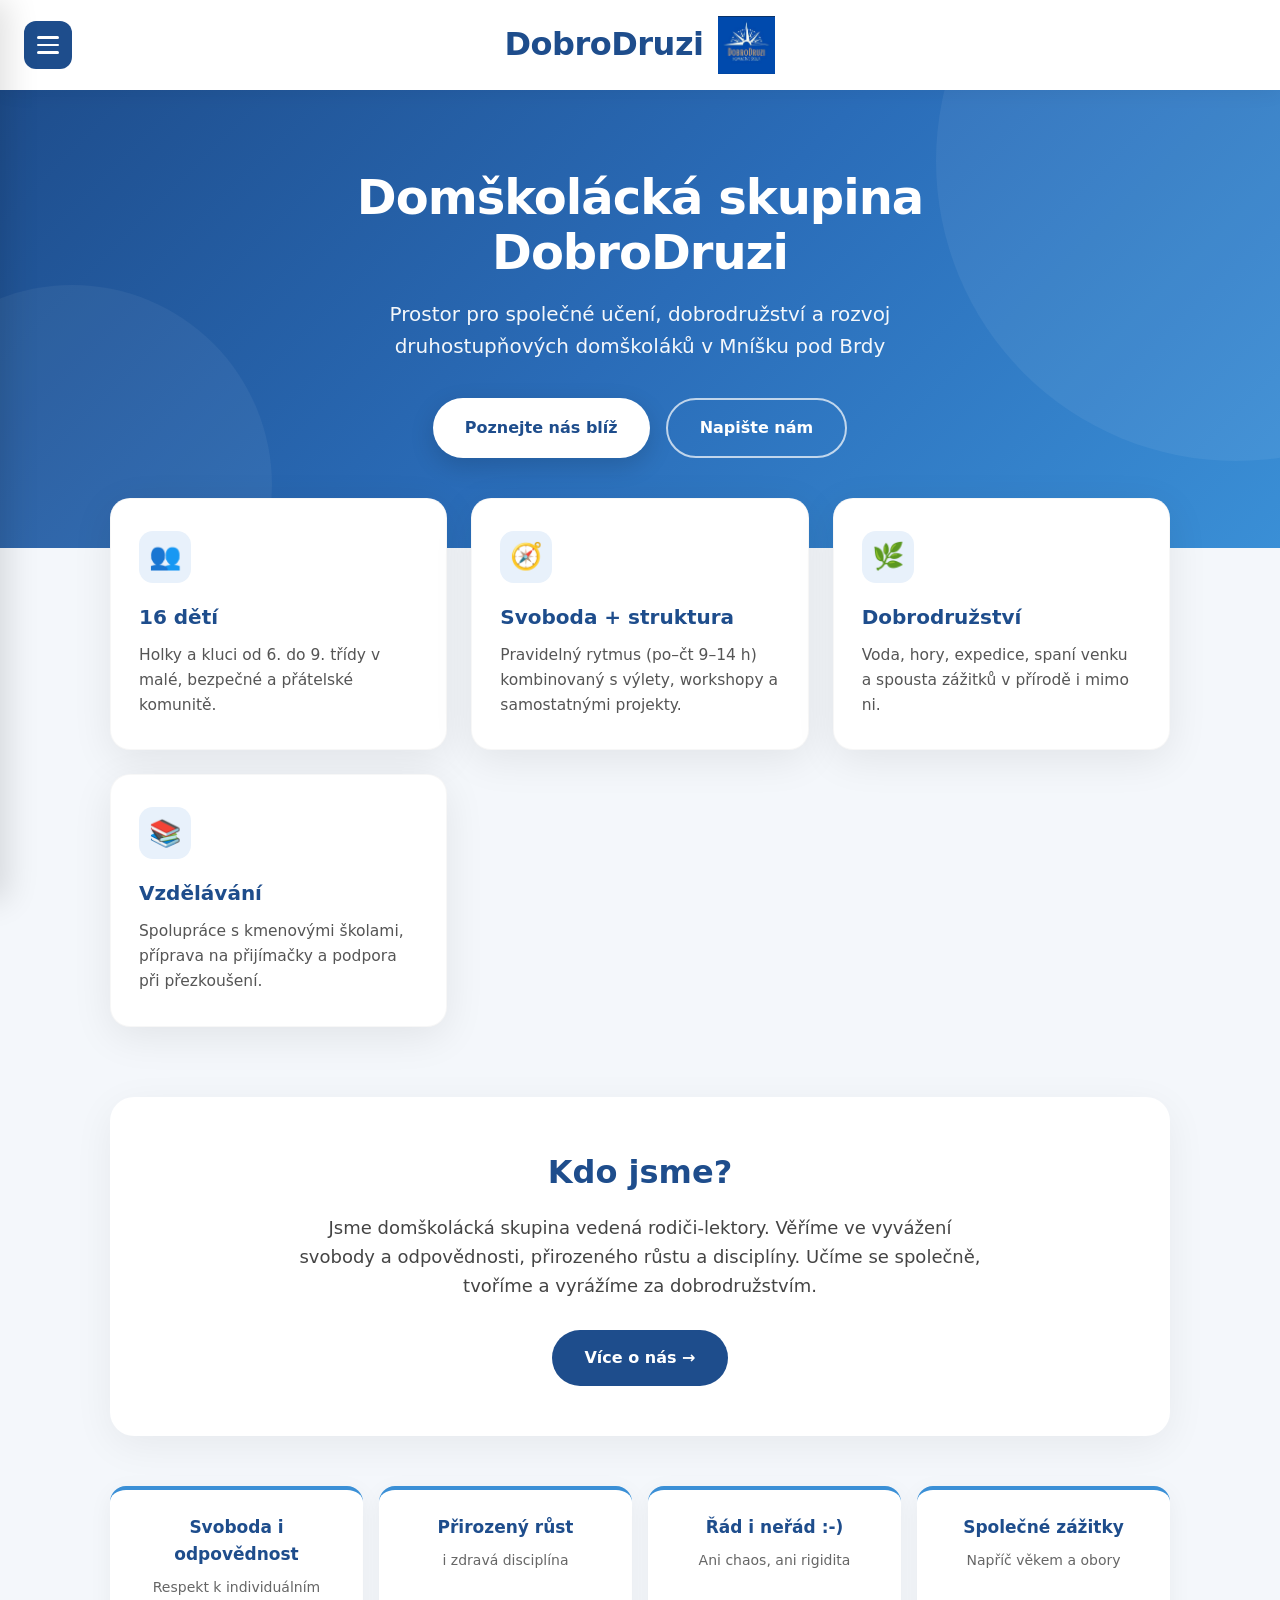
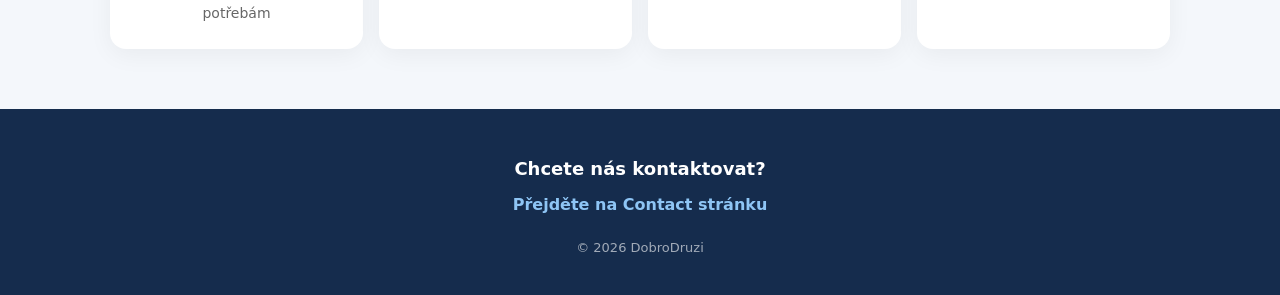
==== index.html @ 73047247 "Rename homepage.html to index.html for GitHub Pages" ====
<!DOCTYPE html>
<html lang="cs">
<head>
    <meta charset="UTF-8">
    <meta name="viewport" content="width=device-width, initial-scale=1.0">
    <title>DobroDruzi – Domškolácká skupina</title>
    <link rel="stylesheet" href="homepage.css">
</head>
<body>

    <!-- HEADER -->
    <header>
        <button class="menu-button" onclick="toggleMenu()" aria-label="Otevřít menu">
            <span></span>
            <span></span>
            <span></span>
        </button>

        <div class="logo-container">
            <h1>DobroDruzi</h1>
            <img src="Screenshot 2026-09-18 205800.png" alt="Logo DobroDruzi">
        </div>
    </header>

    <!-- SIDE MENU -->
    <div id="side-menu" class="side-menu">
        <button class="close-button" onclick="toggleMenu()">×</button>
        <h2>Menu</h2>
        <a href="homepage.html">🏠 Home</a>
        <a href="about.html">ℹ️ About</a>
        <a href="contact.html">📩 Contact</a>
    </div>
    <div id="overlay" class="overlay" onclick="toggleMenu()"></div>

    <!-- HERO -->
    <section class="hero">
        <div class="hero-content">
            <h1>Domškolácká skupina<br>DobroDruzi</h1>
            <p>Prostor pro společné učení, dobrodružství a rozvoj druhostupňových domškoláků v Mníšku pod Brdy</p>
            <div class="hero-buttons">
                <a href="about.html" class="btn btn-primary">Poznejte nás blíž</a>
                <a href="contact.html" class="btn btn-secondary">Napište nám</a>
            </div>
        </div>
    </section>

    <!-- MAIN -->
    <main>

        <!-- FEATURES -->
        <div class="features">
            <div class="feature-card">
                <div class="feature-icon">👥</div>
                <h3>16 dětí</h3>
                <p>Holky a kluci od 6. do 9. třídy v malé, bezpečné a přátelské komunitě.</p>
            </div>

            <div class="feature-card">
                <div class="feature-icon">🧭</div>
                <h3>Svoboda + struktura</h3>
                <p>Pravidelný rytmus (po–čt 9–14 h) kombinovaný s výlety, workshopy a samostatnými projekty.</p>
            </div>

            <div class="feature-card">
                <div class="feature-icon">🌿</div>
                <h3>Dobrodružství</h3>
                <p>Voda, hory, expedice, spaní venku a spousta zážitků v přírodě i mimo ni.</p>
            </div>

            <div class="feature-card">
                <div class="feature-icon">📚</div>
                <h3>Vzdělávání</h3>
                <p>Spolupráce s kmenovými školami, příprava na přijímačky a podpora při přezkoušení.</p>
            </div>
        </div>

        <!-- ABOUT SHORT -->
        <section class="about-short">
            <h2>Kdo jsme?</h2>
            <p>
                Jsme domškolácká skupina vedená rodiči-lektory.  
                Věříme ve vyvážení svobody a odpovědnosti, přirozeného růstu a disciplíny.  
                Učíme se společně, tvoříme a vyrážíme za dobrodružstvím.
            </p>
            <a href="about.html" class="btn">Více o nás →</a>
        </section>

        <!-- VALUES -->
        <div class="values">
            <div class="value-item">
                <strong>Svoboda i odpovědnost</strong>
                <span>Respekt k individuálním potřebám</span>
            </div>
            <div class="value-item">
                <strong>Přirozený růst</strong>
                <span>i zdravá disciplína</span>
            </div>
            <div class="value-item">
                <strong>Řád i neřád :-)</strong>
                <span>Ani chaos, ani rigidita</span>
            </div>
            <div class="value-item">
                <strong>Společné zážitky</strong>
                <span>Napříč věkem a obory</span>
            </div>
        </div>

    </main>

    <!-- FOOTER -->
    <footer>
        <p class="contact-text">Chcete nás kontaktovat?</p>
        <a href="contact.html">Přejděte na Contact stránku</a>
        <p class="copyright">© 2026 DobroDruzi</p>
    </footer>

    <script>
        function toggleMenu() {
            const menu = document.getElementById("side-menu");
            const overlay = document.getElementById("overlay");
            menu.classList.toggle("open");
            overlay.classList.toggle("show");
        }
    </script>

</body>
</html>
---- homepage.css ----
* {
    box-sizing: border-box;
    margin: 0;
    padding: 0;
}

html {
    scroll-behavior: smooth;
}

body {
    font-family: 'Segoe UI', system-ui, -apple-system, sans-serif;
    background: #f4f7fb;
    color: #1a1a1a;
    min-height: 100vh;
    display: flex;
    flex-direction: column;
    line-height: 1.6;
}

/* ========== HEADER ========== */
header {
    position: relative;
    height: 90px;
    background: white;
    box-shadow: 0 2px 20px rgba(0,0,0,0.06);
    display: flex;
    justify-content: center;
    align-items: center;
    z-index: 100;
}

.logo-container {
    display: flex;
    align-items: center;
    gap: 14px;
}

.logo-container h1 {
    font-size: 32px;
    font-weight: 700;
    color: #1e4d8c;
    letter-spacing: -0.5px;
}

.logo-container img {
    width: 58px;
    height: 58px;
    object-fit: contain;
}

/* Hamburger */
.menu-button {
    position: absolute;
    left: 24px;
    top: 50%;
    transform: translateY(-50%);
    width: 48px;
    height: 48px;
    border: none;
    border-radius: 12px;
    background: #1e4d8c;
    display: flex;
    flex-direction: column;
    justify-content: center;
    align-items: center;
    gap: 5px;
    cursor: pointer;
    transition: all 0.25s ease;
}

.menu-button:hover {
    background: #163a6b;
    transform: translateY(-50%) scale(1.05);
}

.menu-button span {
    width: 22px;
    height: 2.5px;
    background: white;
    border-radius: 3px;
}

/* Side menu */
.side-menu {
    position: fixed;
    top: 0;
    left: 0;
    width: 290px;
    height: 100vh;
    background: white;
    z-index: 1000;
    padding: 30px 22px;
    box-shadow: 8px 0 30px rgba(0,0,0,0.12);
    transform: translateX(-100%);
    transition: transform 0.35s cubic-bezier(0.4, 0, 0.2, 1);
}

.side-menu.open {
    transform: translateX(0);
}

.side-menu h2 {
    margin: 55px 8px 28px;
    font-size: 24px;
    color: #1e4d8c;
}

.side-menu a {
    display: block;
    padding: 15px 18px;
    margin-bottom: 6px;
    border-radius: 12px;
    color: #333;
    text-decoration: none;
    font-size: 17px;
    font-weight: 500;
    transition: all 0.2s;
}

.side-menu a:hover {
    background: #eef4fc;
    color: #1e4d8c;
    transform: translateX(4px);
}

.close-button {
    position: absolute;
    top: 18px;
    right: 18px;
    width: 40px;
    height: 40px;
    border: none;
    border-radius: 50%;
    background: #1e4d8c;
    color: white;
    font-size: 26px;
    cursor: pointer;
    transition: 0.25s;
}

.close-button:hover {
    background: #163a6b;
    transform: rotate(90deg);
}

.overlay {
    position: fixed;
    inset: 0;
    background: rgba(0,0,0,0.4);
    z-index: 900;
    opacity: 0;
    visibility: hidden;
    transition: 0.3s;
}

.overlay.show {
    opacity: 1;
    visibility: visible;
}

/* ========== HERO ========== */
.hero {
    background: linear-gradient(135deg, #1e4d8c 0%, #2a6cb8 50%, #3a8fd6 100%);
    color: white;
    padding: 80px 24px 90px;
    text-align: center;
    position: relative;
    overflow: hidden;
}

.hero::before {
    content: "";
    position: absolute;
    top: -50%;
    right: -20%;
    width: 600px;
    height: 600px;
    background: rgba(255,255,255,0.06);
    border-radius: 50%;
}

.hero::after {
    content: "";
    position: absolute;
    bottom: -30%;
    left: -10%;
    width: 400px;
    height: 400px;
    background: rgba(255,255,255,0.05);
    border-radius: 50%;
}

.hero-content {
    position: relative;
    z-index: 2;
    max-width: 800px;
    margin: 0 auto;
}

.hero h1 {
    font-size: 48px;
    font-weight: 800;
    line-height: 1.15;
    margin-bottom: 18px;
    letter-spacing: -1px;
}

.hero p {
    font-size: 20px;
    opacity: 0.95;
    margin-bottom: 36px;
    max-width: 560px;
    margin-left: auto;
    margin-right: auto;
}

.hero-buttons {
    display: flex;
    gap: 16px;
    justify-content: center;
    flex-wrap: wrap;
}

.btn {
    display: inline-flex;
    align-items: center;
    padding: 15px 32px;
    border-radius: 50px;
    font-weight: 600;
    font-size: 16px;
    text-decoration: none;
    transition: all 0.25s ease;
}

.btn-primary {
    background: white;
    color: #1e4d8c;
    box-shadow: 0 8px 25px rgba(0,0,0,0.15);
}

.btn-primary:hover {
    transform: translateY(-3px);
    box-shadow: 0 12px 30px rgba(0,0,0,0.2);
}

.btn-secondary {
    background: transparent;
    color: white;
    border: 2px solid rgba(255,255,255,0.7);
}

.btn-secondary:hover {
    background: rgba(255,255,255,0.15);
    border-color: white;
}

/* ========== MAIN ========== */
main {
    flex: 1;
    max-width: 1100px;
    margin: 0 auto;
    padding: 0 20px 60px;
    width: 100%;
}

/* Features */
.features {
    display: grid;
    grid-template-columns: repeat(auto-fit, minmax(280px, 1fr));
    gap: 24px;
    margin-top: -50px;
    position: relative;
    z-index: 5;
}

.feature-card {
    background: white;
    border-radius: 20px;
    padding: 32px 28px;
    box-shadow: 0 10px 40px rgba(0,0,0,0.08);
    transition: all 0.3s ease;
    border: 1px solid rgba(0,0,0,0.03);
}

.feature-card:hover {
    transform: translateY(-8px);
    box-shadow: 0 18px 50px rgba(0,0,0,0.12);
}

.feature-icon {
    width: 52px;
    height: 52px;
    background: #e8f1fb;
    border-radius: 14px;
    display: flex;
    align-items: center;
    justify-content: center;
    font-size: 26px;
    margin-bottom: 18px;
    color: #1e4d8c;
}

.feature-card h3 {
    font-size: 20px;
    margin-bottom: 10px;
    color: #1e4d8c;
}

.feature-card p {
    color: #555;
    font-size: 15.5px;
}

/* About short */
.about-short {
    margin-top: 70px;
    background: white;
    border-radius: 24px;
    padding: 50px 40px;
    box-shadow: 0 10px 40px rgba(0,0,0,0.06);
    text-align: center;
}

.about-short h2 {
    font-size: 32px;
    color: #1e4d8c;
    margin-bottom: 16px;
}

.about-short p {
    font-size: 18px;
    color: #444;
    max-width: 700px;
    margin: 0 auto 30px;
}

.about-short .btn {
    background: #1e4d8c;
    color: white;
}

.about-short .btn:hover {
    background: #163a6b;
    transform: translateY(-2px);
}

/* Values */
.values {
    margin-top: 50px;
    display: grid;
    grid-template-columns: repeat(auto-fit, minmax(200px, 1fr));
    gap: 16px;
}

.value-item {
    background: white;
    border-radius: 16px;
    padding: 24px 20px;
    text-align: center;
    box-shadow: 0 6px 25px rgba(0,0,0,0.05);
    border-top: 4px solid #3a8fd6;
}

.value-item strong {
    display: block;
    font-size: 17px;
    color: #1e4d8c;
    margin-bottom: 6px;
}

.value-item span {
    font-size: 14px;
    color: #666;
}

/* ========== FOOTER ========== */
footer {
    background: #152c4d;
    color: white;
    text-align: center;
    padding: 40px 20px 30px;
}

footer p {
    margin: 6px 0;
}

.contact-text {
    font-size: 18px;
    font-weight: 600;
    margin-bottom: 8px;
}

footer a {
    color: #8ec5f5;
    font-weight: 600;
    text-decoration: none;
    font-size: 16px;
}

footer a:hover {
    text-decoration: underline;
}

.copyright {
    margin-top: 20px !important;
    font-size: 13px;
    opacity: 0.6;
}

/* ========== MOBILE ========== */
@media (max-width: 700px) {
    header {
        height: 75px;
    }

    .logo-container h1 {
        font-size: 24px;
    }

    .logo-container img {
        width: 46px;
        height: 46px;
    }

    .menu-button {
        left: 16px;
        width: 42px;
        height: 42px;
    }

    .hero {
        padding: 60px 20px 80px;
    }

    .hero h1 {
        font-size: 32px;
    }

    .hero p {
        font-size: 17px;
    }

    .features {
        margin-top: -40px;
    }

    .about-short {
        padding: 36px 24px;
    }

    .about-short h2 {
        font-size: 26px;
    }
}
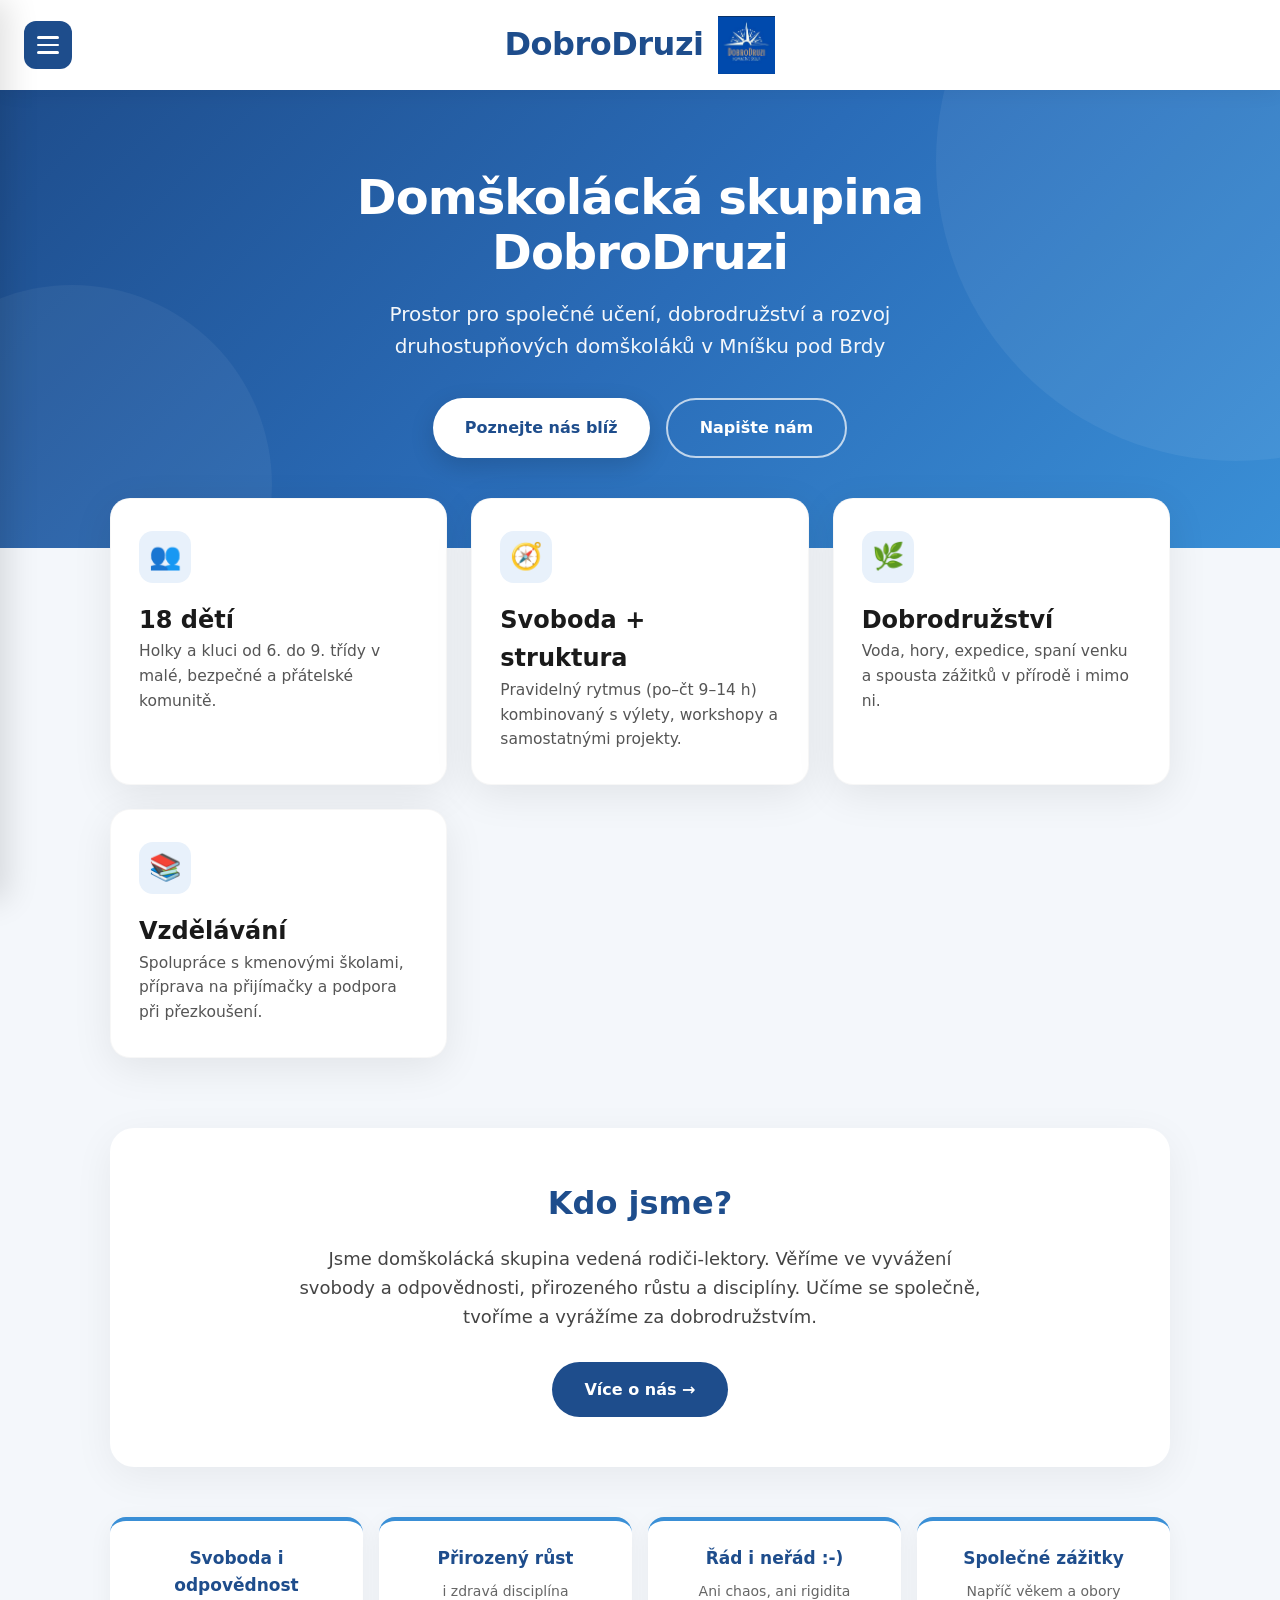
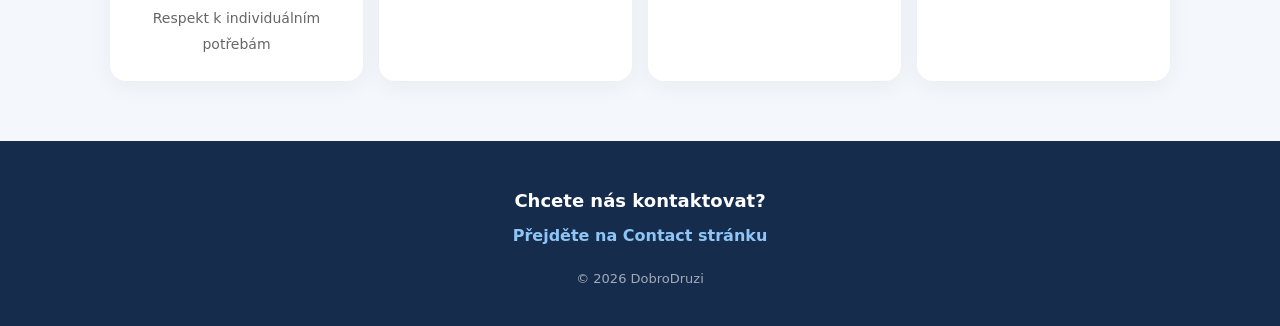
==== commit dbcc4044: "Update index.html" ====
--- a/index.html
+++ b/index.html
@@ -3,14 +3,25 @@
 <head>
     <meta charset="UTF-8">
     <meta name="viewport" content="width=device-width, initial-scale=1.0">
-    <title>DobroDruzi – Domškolácká skupina</title>
-    <link rel="stylesheet" href="homepage.css">
+
+    <title>DobroDruzi – domškolácká skupina v Mníšku pod Brdy</title>
+
+    <meta name="description" content="DobroDruzi jsou domškolácká skupina pro děti 6.–9. třídy v Mníšku pod Brdy. Společné učení, výlety, workshopy, projekty a dobrodružství.">
+
+    <meta name="robots" content="index, follow">
+
+    <link rel="canonical" href="https://ondra360.github.io/Dobrodruzi-web/">
+
+    <link rel="stylesheet" href="index.css">
 </head>
+
 <body>
 
     <!-- HEADER -->
     <header>
-        <button class="menu-button" onclick="toggleMenu()" aria-label="Otevřít menu">
+        <button class="menu-button"
+                onclick="toggleMenu()"
+                aria-label="Otevřít menu">
             <span></span>
             <span></span>
             <span></span>
@@ -18,110 +29,194 @@
 
         <div class="logo-container">
             <h1>DobroDruzi</h1>
-            <img src="Screenshot 2026-09-18 205800.png" alt="Logo DobroDruzi">
+            <img src="Screenshot 2026-09-18 205800.png"
+                 alt="Logo DobroDruzi">
         </div>
     </header>
+
 
     <!-- SIDE MENU -->
     <div id="side-menu" class="side-menu">
-        <button class="close-button" onclick="toggleMenu()">×</button>
+        <button class="close-button"
+                onclick="toggleMenu()"
+                aria-label="Zavřít menu">
+            ×
+        </button>
+
         <h2>Menu</h2>
-        <a href="homepage.html">🏠 Home</a>
+
+        <a href="index.html">🏠 Home</a>
         <a href="about.html">ℹ️ About</a>
         <a href="contact.html">📩 Contact</a>
     </div>
-    <div id="overlay" class="overlay" onclick="toggleMenu()"></div>
+
+    <div id="overlay"
+         class="overlay"
+         onclick="toggleMenu()">
+    </div>
+
 
     <!-- HERO -->
     <section class="hero">
         <div class="hero-content">
-            <h1>Domškolácká skupina<br>DobroDruzi</h1>
-            <p>Prostor pro společné učení, dobrodružství a rozvoj druhostupňových domškoláků v Mníšku pod Brdy</p>
+
+            <h1>
+                Domškolácká skupina<br>
+                DobroDruzi
+            </h1>
+
+            <p>
+                Prostor pro společné učení, dobrodružství a rozvoj
+                druhostupňových domškoláků v Mníšku pod Brdy
+            </p>
+
             <div class="hero-buttons">
-                <a href="about.html" class="btn btn-primary">Poznejte nás blíž</a>
-                <a href="contact.html" class="btn btn-secondary">Napište nám</a>
-            </div>
+                <a href="about.html"
+                   class="btn btn-primary">
+                    Poznejte nás blíž
+                </a>
+
+                <a href="contact.html"
+                   class="btn btn-secondary">
+                    Napište nám
+                </a>
+            </div>
+
         </div>
     </section>
+
 
     <!-- MAIN -->
     <main>
 
         <!-- FEATURES -->
         <div class="features">
+
             <div class="feature-card">
                 <div class="feature-icon">👥</div>
-                <h3>16 dětí</h3>
-                <p>Holky a kluci od 6. do 9. třídy v malé, bezpečné a přátelské komunitě.</p>
-            </div>
+
+                <h2>18 dětí</h2>
+
+                <p>
+                    Holky a kluci od 6. do 9. třídy v malé,
+                    bezpečné a přátelské komunitě.
+                </p>
+            </div>
+
 
             <div class="feature-card">
                 <div class="feature-icon">🧭</div>
-                <h3>Svoboda + struktura</h3>
-                <p>Pravidelný rytmus (po–čt 9–14 h) kombinovaný s výlety, workshopy a samostatnými projekty.</p>
-            </div>
+
+                <h2>Svoboda + struktura</h2>
+
+                <p>
+                    Pravidelný rytmus (po–čt 9–14 h) kombinovaný
+                    s výlety, workshopy a samostatnými projekty.
+                </p>
+            </div>
+
 
             <div class="feature-card">
                 <div class="feature-icon">🌿</div>
-                <h3>Dobrodružství</h3>
-                <p>Voda, hory, expedice, spaní venku a spousta zážitků v přírodě i mimo ni.</p>
-            </div>
+
+                <h2>Dobrodružství</h2>
+
+                <p>
+                    Voda, hory, expedice, spaní venku a spousta
+                    zážitků v přírodě i mimo ni.
+                </p>
+            </div>
+
 
             <div class="feature-card">
                 <div class="feature-icon">📚</div>
-                <h3>Vzdělávání</h3>
-                <p>Spolupráce s kmenovými školami, příprava na přijímačky a podpora při přezkoušení.</p>
-            </div>
-        </div>
+
+                <h2>Vzdělávání</h2>
+
+                <p>
+                    Spolupráce s kmenovými školami, příprava na
+                    přijímačky a podpora při přezkoušení.
+                </p>
+            </div>
+
+        </div>
+
 
         <!-- ABOUT SHORT -->
         <section class="about-short">
+
             <h2>Kdo jsme?</h2>
+
             <p>
-                Jsme domškolácká skupina vedená rodiči-lektory.  
-                Věříme ve vyvážení svobody a odpovědnosti, přirozeného růstu a disciplíny.  
+                Jsme domškolácká skupina vedená rodiči-lektory.
+                Věříme ve vyvážení svobody a odpovědnosti,
+                přirozeného růstu a disciplíny.
                 Učíme se společně, tvoříme a vyrážíme za dobrodružstvím.
             </p>
-            <a href="about.html" class="btn">Více o nás →</a>
+
+            <a href="about.html" class="btn">
+                Více o nás →
+            </a>
+
         </section>
+
 
         <!-- VALUES -->
         <div class="values">
+
             <div class="value-item">
                 <strong>Svoboda i odpovědnost</strong>
                 <span>Respekt k individuálním potřebám</span>
             </div>
+
             <div class="value-item">
                 <strong>Přirozený růst</strong>
                 <span>i zdravá disciplína</span>
             </div>
+
             <div class="value-item">
                 <strong>Řád i neřád :-)</strong>
                 <span>Ani chaos, ani rigidita</span>
             </div>
+
             <div class="value-item">
                 <strong>Společné zážitky</strong>
                 <span>Napříč věkem a obory</span>
             </div>
+
         </div>
 
     </main>
+
 
     <!-- FOOTER -->
     <footer>
-        <p class="contact-text">Chcete nás kontaktovat?</p>
-        <a href="contact.html">Přejděte na Contact stránku</a>
-        <p class="copyright">© 2026 DobroDruzi</p>
+
+        <p class="contact-text">
+            Chcete nás kontaktovat?
+        </p>
+
+        <a href="contact.html">
+            Přejděte na Contact stránku
+        </a>
+
+        <p class="copyright">
+            © 2026 DobroDruzi
+        </p>
+
     </footer>
 
+
+    <!-- JAVASCRIPT -->
     <script>
         function toggleMenu() {
             const menu = document.getElementById("side-menu");
             const overlay = document.getElementById("overlay");
+
             menu.classList.toggle("open");
             overlay.classList.toggle("show");
         }
     </script>
 
 </body>
-</html>+</html>
--- a/index.css
+++ b/index.css
@@ -0,0 +1,456 @@
+* {
+    box-sizing: border-box;
+    margin: 0;
+    padding: 0;
+}
+
+html {
+    scroll-behavior: smooth;
+}
+
+body {
+    font-family: 'Segoe UI', system-ui, -apple-system, sans-serif;
+    background: #f4f7fb;
+    color: #1a1a1a;
+    min-height: 100vh;
+    display: flex;
+    flex-direction: column;
+    line-height: 1.6;
+}
+
+/* ========== HEADER ========== */
+header {
+    position: relative;
+    height: 90px;
+    background: white;
+    box-shadow: 0 2px 20px rgba(0,0,0,0.06);
+    display: flex;
+    justify-content: center;
+    align-items: center;
+    z-index: 100;
+}
+
+.logo-container {
+    display: flex;
+    align-items: center;
+    gap: 14px;
+}
+
+.logo-container h1 {
+    font-size: 32px;
+    font-weight: 700;
+    color: #1e4d8c;
+    letter-spacing: -0.5px;
+}
+
+.logo-container img {
+    width: 58px;
+    height: 58px;
+    object-fit: contain;
+}
+
+/* Hamburger */
+.menu-button {
+    position: absolute;
+    left: 24px;
+    top: 50%;
+    transform: translateY(-50%);
+    width: 48px;
+    height: 48px;
+    border: none;
+    border-radius: 12px;
+    background: #1e4d8c;
+    display: flex;
+    flex-direction: column;
+    justify-content: center;
+    align-items: center;
+    gap: 5px;
+    cursor: pointer;
+    transition: all 0.25s ease;
+}
+
+.menu-button:hover {
+    background: #163a6b;
+    transform: translateY(-50%) scale(1.05);
+}
+
+.menu-button span {
+    width: 22px;
+    height: 2.5px;
+    background: white;
+    border-radius: 3px;
+}
+
+/* Side menu */
+.side-menu {
+    position: fixed;
+    top: 0;
+    left: 0;
+    width: 290px;
+    height: 100vh;
+    background: white;
+    z-index: 1000;
+    padding: 30px 22px;
+    box-shadow: 8px 0 30px rgba(0,0,0,0.12);
+    transform: translateX(-100%);
+    transition: transform 0.35s cubic-bezier(0.4, 0, 0.2, 1);
+}
+
+.side-menu.open {
+    transform: translateX(0);
+}
+
+.side-menu h2 {
+    margin: 55px 8px 28px;
+    font-size: 24px;
+    color: #1e4d8c;
+}
+
+.side-menu a {
+    display: block;
+    padding: 15px 18px;
+    margin-bottom: 6px;
+    border-radius: 12px;
+    color: #333;
+    text-decoration: none;
+    font-size: 17px;
+    font-weight: 500;
+    transition: all 0.2s;
+}
+
+.side-menu a:hover {
+    background: #eef4fc;
+    color: #1e4d8c;
+    transform: translateX(4px);
+}
+
+.close-button {
+    position: absolute;
+    top: 18px;
+    right: 18px;
+    width: 40px;
+    height: 40px;
+    border: none;
+    border-radius: 50%;
+    background: #1e4d8c;
+    color: white;
+    font-size: 26px;
+    cursor: pointer;
+    transition: 0.25s;
+}
+
+.close-button:hover {
+    background: #163a6b;
+    transform: rotate(90deg);
+}
+
+.overlay {
+    position: fixed;
+    inset: 0;
+    background: rgba(0,0,0,0.4);
+    z-index: 900;
+    opacity: 0;
+    visibility: hidden;
+    transition: 0.3s;
+}
+
+.overlay.show {
+    opacity: 1;
+    visibility: visible;
+}
+
+/* ========== HERO ========== */
+.hero {
+    background: linear-gradient(135deg, #1e4d8c 0%, #2a6cb8 50%, #3a8fd6 100%);
+    color: white;
+    padding: 80px 24px 90px;
+    text-align: center;
+    position: relative;
+    overflow: hidden;
+}
+
+.hero::before {
+    content: "";
+    position: absolute;
+    top: -50%;
+    right: -20%;
+    width: 600px;
+    height: 600px;
+    background: rgba(255,255,255,0.06);
+    border-radius: 50%;
+}
+
+.hero::after {
+    content: "";
+    position: absolute;
+    bottom: -30%;
+    left: -10%;
+    width: 400px;
+    height: 400px;
+    background: rgba(255,255,255,0.05);
+    border-radius: 50%;
+}
+
+.hero-content {
+    position: relative;
+    z-index: 2;
+    max-width: 800px;
+    margin: 0 auto;
+}
+
+.hero h1 {
+    font-size: 48px;
+    font-weight: 800;
+    line-height: 1.15;
+    margin-bottom: 18px;
+    letter-spacing: -1px;
+}
+
+.hero p {
+    font-size: 20px;
+    opacity: 0.95;
+    margin-bottom: 36px;
+    max-width: 560px;
+    margin-left: auto;
+    margin-right: auto;
+}
+
+.hero-buttons {
+    display: flex;
+    gap: 16px;
+    justify-content: center;
+    flex-wrap: wrap;
+}
+
+.btn {
+    display: inline-flex;
+    align-items: center;
+    padding: 15px 32px;
+    border-radius: 50px;
+    font-weight: 600;
+    font-size: 16px;
+    text-decoration: none;
+    transition: all 0.25s ease;
+}
+
+.btn-primary {
+    background: white;
+    color: #1e4d8c;
+    box-shadow: 0 8px 25px rgba(0,0,0,0.15);
+}
+
+.btn-primary:hover {
+    transform: translateY(-3px);
+    box-shadow: 0 12px 30px rgba(0,0,0,0.2);
+}
+
+.btn-secondary {
+    background: transparent;
+    color: white;
+    border: 2px solid rgba(255,255,255,0.7);
+}
+
+.btn-secondary:hover {
+    background: rgba(255,255,255,0.15);
+    border-color: white;
+}
+
+/* ========== MAIN ========== */
+main {
+    flex: 1;
+    max-width: 1100px;
+    margin: 0 auto;
+    padding: 0 20px 60px;
+    width: 100%;
+}
+
+/* Features */
+.features {
+    display: grid;
+    grid-template-columns: repeat(auto-fit, minmax(280px, 1fr));
+    gap: 24px;
+    margin-top: -50px;
+    position: relative;
+    z-index: 5;
+}
+
+.feature-card {
+    background: white;
+    border-radius: 20px;
+    padding: 32px 28px;
+    box-shadow: 0 10px 40px rgba(0,0,0,0.08);
+    transition: all 0.3s ease;
+    border: 1px solid rgba(0,0,0,0.03);
+}
+
+.feature-card:hover {
+    transform: translateY(-8px);
+    box-shadow: 0 18px 50px rgba(0,0,0,0.12);
+}
+
+.feature-icon {
+    width: 52px;
+    height: 52px;
+    background: #e8f1fb;
+    border-radius: 14px;
+    display: flex;
+    align-items: center;
+    justify-content: center;
+    font-size: 26px;
+    margin-bottom: 18px;
+    color: #1e4d8c;
+}
+
+.feature-card h3 {
+    font-size: 20px;
+    margin-bottom: 10px;
+    color: #1e4d8c;
+}
+
+.feature-card p {
+    color: #555;
+    font-size: 15.5px;
+}
+
+/* About short */
+.about-short {
+    margin-top: 70px;
+    background: white;
+    border-radius: 24px;
+    padding: 50px 40px;
+    box-shadow: 0 10px 40px rgba(0,0,0,0.06);
+    text-align: center;
+}
+
+.about-short h2 {
+    font-size: 32px;
+    color: #1e4d8c;
+    margin-bottom: 16px;
+}
+
+.about-short p {
+    font-size: 18px;
+    color: #444;
+    max-width: 700px;
+    margin: 0 auto 30px;
+}
+
+.about-short .btn {
+    background: #1e4d8c;
+    color: white;
+}
+
+.about-short .btn:hover {
+    background: #163a6b;
+    transform: translateY(-2px);
+}
+
+/* Values */
+.values {
+    margin-top: 50px;
+    display: grid;
+    grid-template-columns: repeat(auto-fit, minmax(200px, 1fr));
+    gap: 16px;
+}
+
+.value-item {
+    background: white;
+    border-radius: 16px;
+    padding: 24px 20px;
+    text-align: center;
+    box-shadow: 0 6px 25px rgba(0,0,0,0.05);
+    border-top: 4px solid #3a8fd6;
+}
+
+.value-item strong {
+    display: block;
+    font-size: 17px;
+    color: #1e4d8c;
+    margin-bottom: 6px;
+}
+
+.value-item span {
+    font-size: 14px;
+    color: #666;
+}
+
+/* ========== FOOTER ========== */
+footer {
+    background: #152c4d;
+    color: white;
+    text-align: center;
+    padding: 40px 20px 30px;
+}
+
+footer p {
+    margin: 6px 0;
+}
+
+.contact-text {
+    font-size: 18px;
+    font-weight: 600;
+    margin-bottom: 8px;
+}
+
+footer a {
+    color: #8ec5f5;
+    font-weight: 600;
+    text-decoration: none;
+    font-size: 16px;
+}
+
+footer a:hover {
+    text-decoration: underline;
+}
+
+.copyright {
+    margin-top: 20px !important;
+    font-size: 13px;
+    opacity: 0.6;
+}
+
+/* ========== MOBILE ========== */
+@media (max-width: 700px) {
+    header {
+        height: 75px;
+    }
+
+    .logo-container h1 {
+        font-size: 24px;
+    }
+
+    .logo-container img {
+        width: 46px;
+        height: 46px;
+    }
+
+    .menu-button {
+        left: 16px;
+        width: 42px;
+        height: 42px;
+    }
+
+    .hero {
+        padding: 60px 20px 80px;
+    }
+
+    .hero h1 {
+        font-size: 32px;
+    }
+
+    .hero p {
+        font-size: 17px;
+    }
+
+    .features {
+        margin-top: -40px;
+    }
+
+    .about-short {
+        padding: 36px 24px;
+    }
+
+    .about-short h2 {
+        font-size: 26px;
+    }
+}
